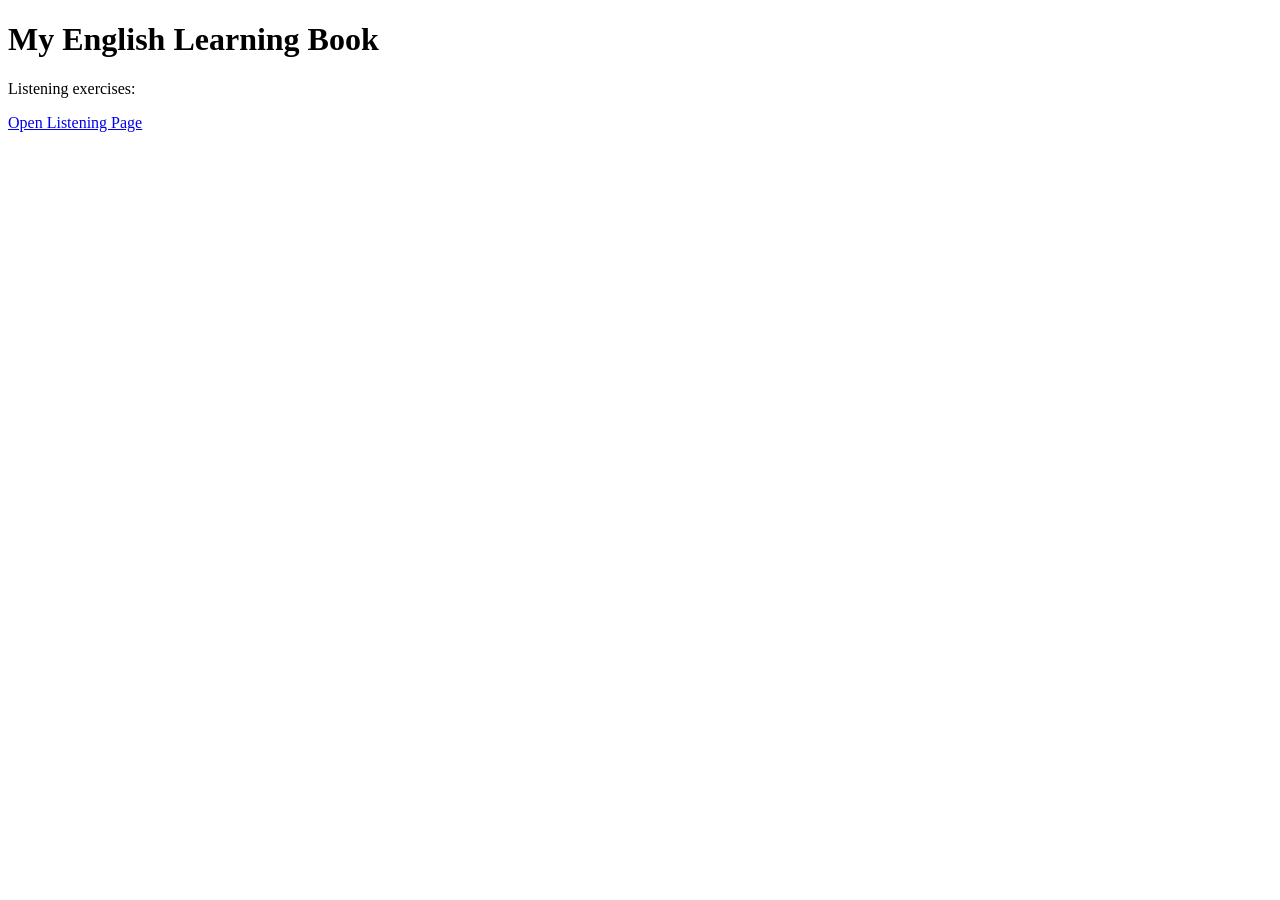
==== index.html @ 0fc4c2a2 "Add files via upload" ====
<!DOCTYPE html>
<html>

<head>
  <meta charset="UTF-8">
  <title>My English Book</title>
</head>

<body>
  
  <h1>My English Learning Book</h1>
  
  <p>Listening exercises:</p>
  
  <a href="listening/">Open Listening Page</a>
  
</body>

</html>
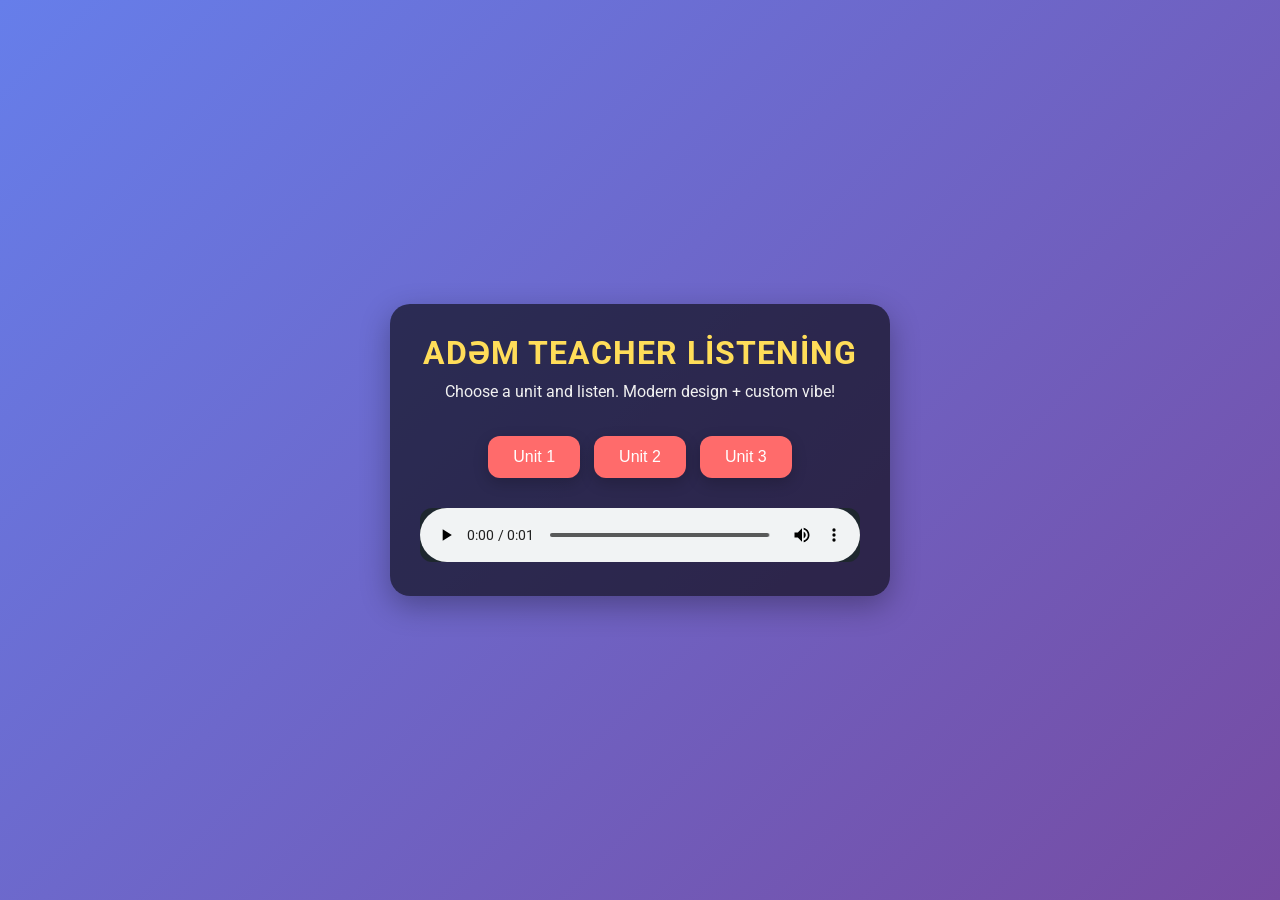
==== commit a9d932b9: "Add files via upload" ====
--- a/index.html
+++ b/index.html
@@ -1,18 +1,117 @@
 <!DOCTYPE html>
-<html>
+<html lang="az">
 
 <head>
   <meta charset="UTF-8">
-  <title>My English Book</title>
+  <meta name="viewport" content="width=device-width, initial-scale=1.0">
+  <title>Adəm Teacher Listening</title>
+  
+  <!-- Google Fonts -->
+  <link href="https://fonts.googleapis.com/css2?family=Roboto:wght@400;700&display=swap" rel="stylesheet">
+  
+  <style>
+    /* Reset və body */
+    * {
+      margin: 0;
+      padding: 0;
+      box-sizing: border-box;
+    }
+    
+    body {
+      font-family: 'Roboto', sans-serif;
+      background: linear-gradient(135deg, #667eea, #764ba2);
+      color: #fff;
+      display: flex;
+      justify-content: center;
+      align-items: center;
+      min-height: 100vh;
+      flex-direction: column;
+      padding: 20px;
+    }
+    
+    /* Container */
+    .container {
+      background: rgba(0, 0, 0, 0.6);
+      padding: 30px;
+      border-radius: 20px;
+      max-width: 500px;
+      width: 100%;
+      text-align: center;
+      box-shadow: 0 10px 30px rgba(0, 0, 0, 0.3);
+    }
+    
+    /* Header */
+    h1 {
+      font-size: 2rem;
+      margin-bottom: 10px;
+      text-transform: uppercase;
+      letter-spacing: 1px;
+      color: #ffdd59;
+    }
+    
+    p {
+      margin-bottom: 30px;
+      font-size: 1rem;
+      color: #f1f1f1;
+    }
+    
+    /* Buttons */
+    .btn {
+      display: inline-block;
+      background: #ff6b6b;
+      color: #fff;
+      border: none;
+      border-radius: 12px;
+      padding: 12px 25px;
+      margin: 5px;
+      font-size: 1rem;
+      cursor: pointer;
+      transition: all 0.3s ease;
+      box-shadow: 0 5px 15px rgba(0, 0, 0, 0.2);
+    }
+    
+    .btn:hover {
+      transform: translateY(-3px);
+      background: #ff4757;
+    }
+    
+    /* Custom audio player */
+    audio {
+      width: 100%;
+      outline: none;
+      margin-top: 25px;
+      border-radius: 12px;
+      background: #1e272e;
+    }
+  </style>
 </head>
 
 <body>
   
-  <h1>My English Learning Book</h1>
+  <div class="container">
+    <h1>Adəm Teacher Listening</h1>
+    <p>Choose a unit and listen. Modern design + custom vibe!</p>
+    
+    <button class="btn" onclick="playAudio('unit1.mp3')">Unit 1</button>
+    <button class="btn" onclick="playAudio('unit2.mp3')">Unit 2</button>
+    <button class="btn" onclick="playAudio('unit3.mp3')">Unit 3</button>
+    
+    <audio id="player" controls autoplay></audio>
+  </div>
   
-  <p>Listening exercises:</p>
-  
-  <a href="listening/">Open Listening Page</a>
+  <script>
+    const player = document.getElementById('player');
+
+// Default audio
+player.src = 'unit1.mp3';
+player.autoplay = true;
+
+// Function to change audio
+function playAudio(file){
+  player.src = file;
+  player.play();
+}
+  </script>
   
 </body>
 
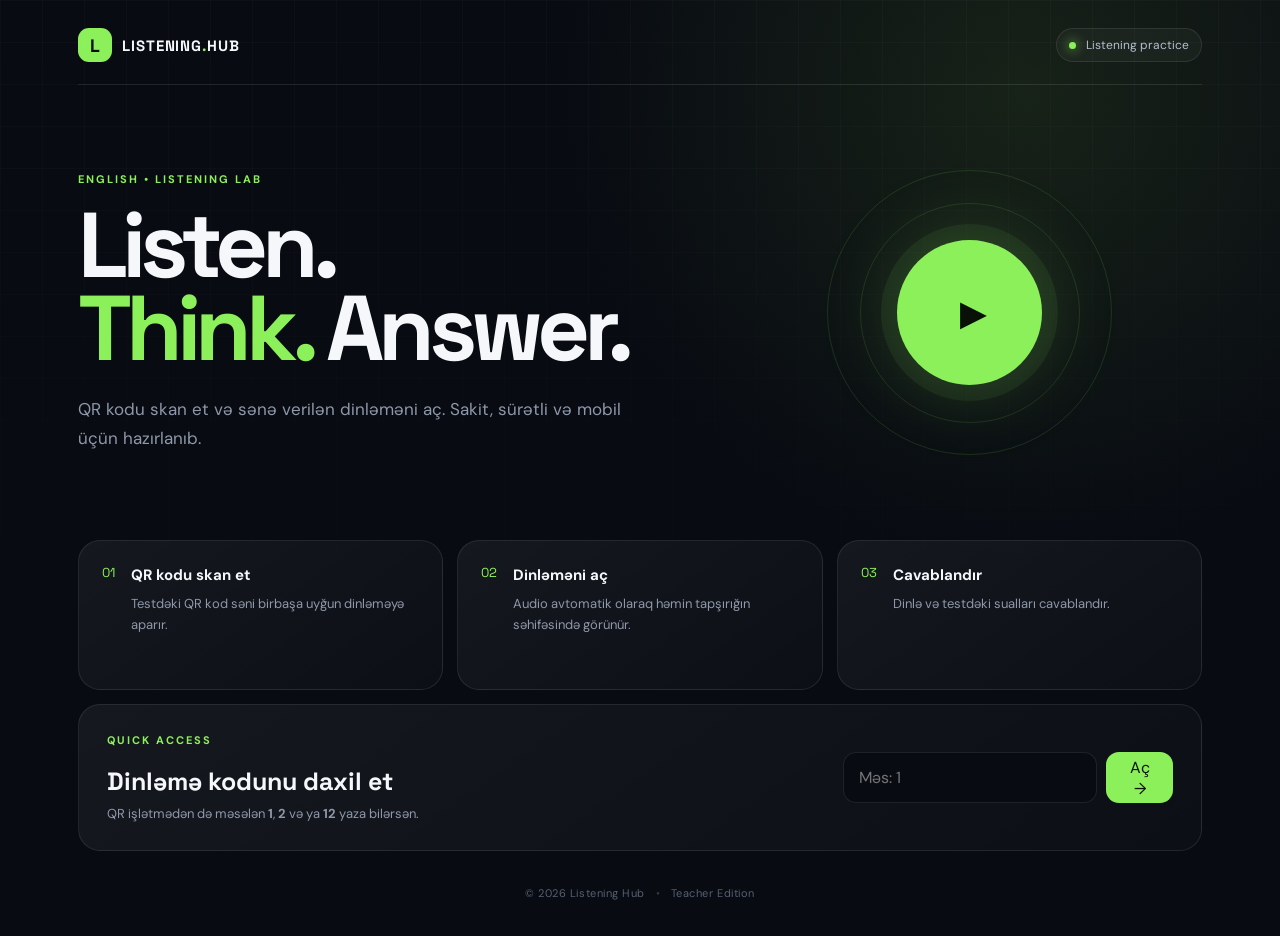
==== commit 7a3a5fa3: "Add files via upload" ====
--- a/index.html
+++ b/index.html
@@ -1,118 +1,62 @@
 <!DOCTYPE html>
 <html lang="az">
-
 <head>
   <meta charset="UTF-8">
   <meta name="viewport" content="width=device-width, initial-scale=1.0">
-  <title>Adəm Teacher Listening</title>
-  
-  <!-- Google Fonts -->
-  <link href="https://fonts.googleapis.com/css2?family=Roboto:wght@400;700&display=swap" rel="stylesheet">
-  
-  <style>
-    /* Reset və body */
-    * {
-      margin: 0;
-      padding: 0;
-      box-sizing: border-box;
-    }
-    
-    body {
-      font-family: 'Roboto', sans-serif;
-      background: linear-gradient(135deg, #667eea, #764ba2);
-      color: #fff;
-      display: flex;
-      justify-content: center;
-      align-items: center;
-      min-height: 100vh;
-      flex-direction: column;
-      padding: 20px;
-    }
-    
-    /* Container */
-    .container {
-      background: rgba(0, 0, 0, 0.6);
-      padding: 30px;
-      border-radius: 20px;
-      max-width: 500px;
-      width: 100%;
-      text-align: center;
-      box-shadow: 0 10px 30px rgba(0, 0, 0, 0.3);
-    }
-    
-    /* Header */
-    h1 {
-      font-size: 2rem;
-      margin-bottom: 10px;
-      text-transform: uppercase;
-      letter-spacing: 1px;
-      color: #ffdd59;
-    }
-    
-    p {
-      margin-bottom: 30px;
-      font-size: 1rem;
-      color: #f1f1f1;
-    }
-    
-    /* Buttons */
-    .btn {
-      display: inline-block;
-      background: #ff6b6b;
-      color: #fff;
-      border: none;
-      border-radius: 12px;
-      padding: 12px 25px;
-      margin: 5px;
-      font-size: 1rem;
-      cursor: pointer;
-      transition: all 0.3s ease;
-      box-shadow: 0 5px 15px rgba(0, 0, 0, 0.2);
-    }
-    
-    .btn:hover {
-      transform: translateY(-3px);
-      background: #ff4757;
-    }
-    
-    /* Custom audio player */
-    audio {
-      width: 100%;
-      outline: none;
-      margin-top: 25px;
-      border-radius: 12px;
-      background: #1e272e;
-    }
-  </style>
+  <title>Listening Hub</title>
+  <link rel="stylesheet" href="style.css">
 </head>
+<body>
+  <div class="app-shell">
+    <header class="topbar">
+      <a class="brand" href="index.html"><span class="brand-mark">L</span><span>LISTENING<span class="brand-dot">.</span>HUB</span></a>
+      <div class="status-pill"><span class="status-dot"></span> Listening practice</div>
+    </header>
 
-<body>
-  
-  <div class="container">
-    <h1>Adəm Teacher Listening</h1>
-    <p>Choose a unit and listen. Modern design + custom vibe!</p>
-    
-    <button class="btn" onclick="playAudio('unit1.mp3')">Unit 1</button>
-    <button class="btn" onclick="playAudio('unit2.mp3')">Unit 2</button>
-    <button class="btn" onclick="playAudio('unit3.mp3')">Unit 3</button>
-    
-    <audio id="player" controls autoplay></audio>
+    <main>
+      <section class="hero">
+        <div class="hero-copy">
+          <div class="eyebrow">ENGLISH • LISTENING LAB</div>
+          <h1>Listen.<br><em>Think.</em> Answer.</h1>
+          <p>QR kodu skan et və sənə verilən dinləməni aç. Sakit, sürətli və mobil üçün hazırlanıb.</p>
+        </div>
+        <div class="hero-orb">
+          <div class="orb-ring ring-1"></div>
+          <div class="orb-ring ring-2"></div>
+          <div class="play-orb">▶</div>
+        </div>
+      </section>
+
+      <section class="card-grid">
+        <article class="info-card">
+          <span class="card-number">01</span>
+          <div><strong>QR kodu skan et</strong><p>Testdəki QR kod səni birbaşa uyğun dinləməyə aparır.</p></div>
+        </article>
+        <article class="info-card">
+          <span class="card-number">02</span>
+          <div><strong>Dinləməni aç</strong><p>Audio avtomatik olaraq həmin tapşırığın səhifəsində görünür.</p></div>
+        </article>
+        <article class="info-card">
+          <span class="card-number">03</span>
+          <div><strong>Cavablandır</strong><p>Dinlə və testdəki sualları cavablandır.</p></div>
+        </article>
+      </section>
+
+      <section class="manual-card">
+        <div>
+          <div class="section-label">QUICK ACCESS</div>
+          <h2>Dinləmə kodunu daxil et</h2>
+          <p>QR işlətmədən də məsələn <b>1</b>, <b>2</b> və ya <b>12</b> yaza bilərsən.</p>
+        </div>
+        <div class="access-form">
+          <input id="listeningInput" type="number" min="1" placeholder="Məs: 1">
+          <button id="openListening">Aç <span>→</span></button>
+        </div>
+      </section>
+
+      <section class="footer-note">© 2026 Listening Hub <span>•</span> Teacher Edition</section>
+    </main>
   </div>
-  
-  <script>
-    const player = document.getElementById('player');
-
-// Default audio
-player.src = 'unit1.mp3';
-player.autoplay = true;
-
-// Function to change audio
-function playAudio(file){
-  player.src = file;
-  player.play();
-}
-  </script>
-  
+  <script src="script.js"></script>
 </body>
-
-</html>+</html>
--- a/style.css
+++ b/style.css
@@ -0,0 +1,49 @@
+@import url('https://fonts.googleapis.com/css2?family=DM+Sans:wght@400;500;600;700&family=Space+Grotesk:wght@500;600;700&display=swap');
+
+:root{
+  --bg:#080b12; --panel:#10151f; --panel2:#141b27; --text:#f5f7fb;
+  --muted:#8e98a9; --line:rgba(255,255,255,.09); --accent:#8cf05a;
+  --accent2:#b5ff91;
+}
+*{box-sizing:border-box}
+html{scroll-behavior:smooth}
+body{margin:0;background:radial-gradient(circle at 80% 10%,#172218 0,#080b12 35%),var(--bg);color:var(--text);font-family:"DM Sans",sans-serif;min-height:100vh}
+body:before{content:"";position:fixed;inset:0;pointer-events:none;background-image:linear-gradient(rgba(255,255,255,.025) 1px,transparent 1px),linear-gradient(90deg,rgba(255,255,255,.025) 1px,transparent 1px);background-size:42px 42px;mask-image:linear-gradient(to bottom,black,transparent 80%)}
+.app-shell{max-width:1180px;margin:auto;padding:24px 28px 36px}
+.topbar{display:flex;align-items:center;justify-content:space-between;border-bottom:1px solid var(--line);padding:4px 0 22px}
+.brand{display:flex;align-items:center;gap:10px;color:var(--text);text-decoration:none;font-family:"Space Grotesk";font-weight:700;letter-spacing:.06em;font-size:15px}
+.brand-mark{display:grid;place-items:center;width:34px;height:34px;border-radius:11px;background:var(--accent);color:#081008;font-size:18px}
+.brand-dot{color:var(--accent)}
+.status-pill{font-size:12px;color:#b5becd;border:1px solid var(--line);background:rgba(255,255,255,.035);padding:8px 12px;border-radius:999px}
+.status-dot{display:inline-block;width:7px;height:7px;border-radius:50%;background:var(--accent);margin-right:7px;box-shadow:0 0 12px var(--accent)}
+.hero{min-height:455px;display:grid;grid-template-columns:1.15fr .85fr;align-items:center;gap:30px}
+.eyebrow,.section-label{font-size:11px;font-weight:700;letter-spacing:.18em;color:var(--accent);margin-bottom:18px}
+.hero h1{font-family:"Space Grotesk";font-size:clamp(54px,8vw,92px);line-height:.9;letter-spacing:-.065em;margin:0 0 25px}
+.hero h1 em{font-style:normal;color:var(--accent)}
+.hero p{max-width:570px;color:var(--muted);font-size:17px;line-height:1.7;margin:0}
+.hero-orb{height:330px;position:relative;display:grid;place-items:center}
+.play-orb{width:145px;height:145px;border-radius:50%;display:grid;place-items:center;padding-left:7px;font-size:35px;color:#081008;background:var(--accent);box-shadow:0 0 0 16px rgba(140,240,90,.07),0 0 80px rgba(140,240,90,.22);animation:float 4s ease-in-out infinite}
+.orb-ring{position:absolute;border:1px solid rgba(140,240,90,.13);border-radius:50%;aspect-ratio:1}
+.ring-1{width:285px}.ring-2{width:220px}
+.card-grid{display:grid;grid-template-columns:repeat(3,1fr);gap:14px}
+.info-card,.manual-card{border:1px solid var(--line);background:linear-gradient(145deg,rgba(255,255,255,.055),rgba(255,255,255,.018));border-radius:22px}
+.info-card{padding:23px;display:flex;gap:16px;min-height:150px}
+.card-number{font-family:"Space Grotesk";color:var(--accent);font-size:13px}
+.info-card strong{font-size:15px}.info-card p{color:var(--muted);font-size:13px;line-height:1.6;margin:9px 0 0}
+.manual-card{margin-top:14px;padding:28px;display:flex;align-items:center;justify-content:space-between;gap:25px}
+.manual-card h2{font-family:"Space Grotesk";font-size:25px;margin:0 0 8px}.manual-card p{margin:0;color:var(--muted);font-size:13px}
+.access-form{display:flex;gap:9px;min-width:330px}
+.access-form input{width:100%;background:#080b12;color:white;border:1px solid var(--line);border-radius:13px;padding:14px 15px;outline:none;font:inherit}
+.access-form input:focus{border-color:rgba(140,240,90,.6)}
+.access-form button{border:0;background:var(--accent);color:#081008;font-weight:700;border-radius:13px;padding:0 20px;cursor:pointer;font:inherit}
+.access-form button:hover{background:var(--accent2)}
+.footer-note{text-align:center;color:#566071;font-size:11px;letter-spacing:.05em;padding-top:35px}.footer-note span{margin:0 7px;color:#303847}
+@keyframes float{50%{transform:translateY(-10px)}}
+@media(max-width:760px){
+  .app-shell{padding:18px 16px 28px}.status-pill{display:none}
+  .hero{min-height:520px;grid-template-columns:1fr;text-align:left;padding:55px 0 20px}
+  .hero h1{font-size:60px}.hero-orb{position:absolute;right:4px;top:160px;opacity:.35;z-index:-1}.play-orb{width:125px;height:125px}
+  .ring-1{width:240px}.ring-2{width:185px}
+  .card-grid{grid-template-columns:1fr}.info-card{min-height:auto}
+  .manual-card{align-items:stretch;flex-direction:column}.access-form{min-width:0}
+}
